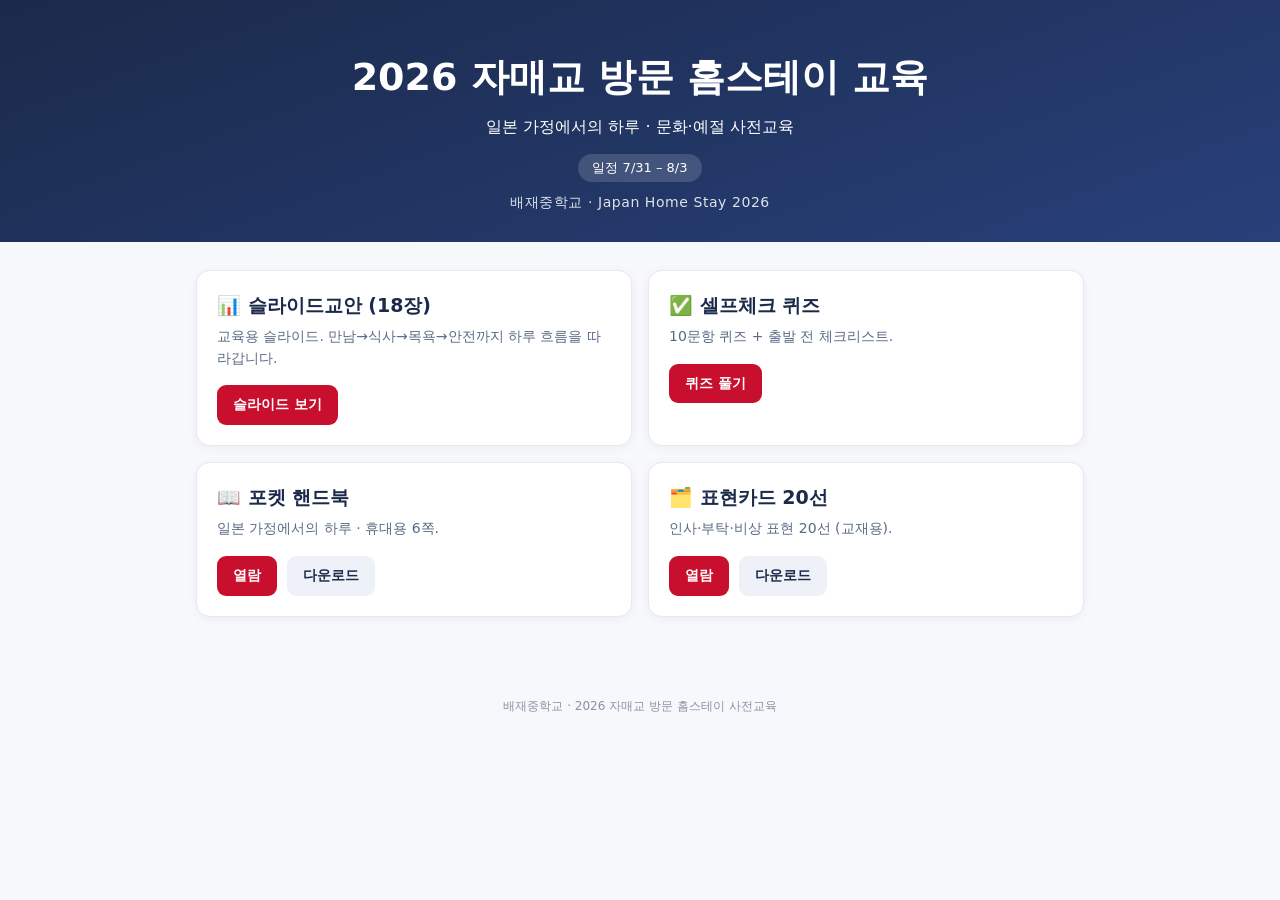
==== index.html @ f96d5808 "feat: add hub landing page (index.html) with 4 material cards" ====
<!doctype html>
<html lang="ko">
<head>
<meta charset="utf-8">
<meta name="viewport" content="width=device-width, initial-scale=1">
<title>2026 자매교 방문 홈스테이 교육</title>
<style>
  :root{ --ink:#1b2a4a; --accent:#c8102e; --paper:#f7f8fb; --card:#fff; --muted:#5b6b86; }
  *{box-sizing:border-box} body{margin:0;font-family:"Malgun Gothic","Apple SD Gothic Neo",system-ui,sans-serif;color:#1b2a4a;background:#f7f8fb;line-height:1.55}
  .hero{padding:48px 20px 28px;text-align:center;background:linear-gradient(160deg,#1b2a4a,#28407a);color:#fff}
  .hero h1{margin:0 0 8px;font-size:clamp(24px,5vw,38px)}
  .hero .brand{opacity:.85;font-size:14px;letter-spacing:.04em;margin-top:10px}
  .badge{display:inline-block;margin-top:14px;padding:4px 14px;border-radius:999px;background:rgba(255,255,255,.15);font-size:13px}
  .wrap{max-width:920px;margin:0 auto;padding:28px 16px 56px}
  .grid{display:grid;grid-template-columns:1fr;gap:16px}
  @media(min-width:720px){.grid{grid-template-columns:1fr 1fr}}
  .card{background:#fff;border:1px solid #e6e9f0;border-radius:14px;padding:20px;box-shadow:0 2px 10px rgba(20,30,60,.05)}
  .card h2{margin:0 0 6px;font-size:19px}
  .card p{margin:0 0 16px;color:#5b6b86;font-size:14px}
  .actions{display:flex;gap:10px;flex-wrap:wrap}
  .btn{display:inline-block;padding:9px 16px;border-radius:9px;font-size:14px;text-decoration:none;font-weight:600}
  .btn.primary{background:#c8102e;color:#fff} .btn.ghost{background:#eef1f7;color:#1b2a4a}
  footer{text-align:center;color:#8a93a6;font-size:12px;padding:24px}
</style>
</head>
<body>
  <header class="hero">
    <h1>2026 자매교 방문 홈스테이 교육</h1>
    <div>일본 가정에서의 하루 · 문화·예절 사전교육</div>
    <div class="badge">일정 7/31 – 8/3</div>
    <div class="brand">배재중학교 · Japan Home Stay 2026</div>
  </header>
  <main class="wrap">
    <div class="grid">
      <section class="card">
        <h2>📊 슬라이드교안 (18장)</h2>
        <p>교육용 슬라이드. 만남→식사→목욕→안전까지 하루 흐름을 따라갑니다.</p>
        <div class="actions"><a class="btn primary" href="slides.html">슬라이드 보기</a></div>
      </section>
      <section class="card">
        <h2>✅ 셀프체크 퀴즈</h2>
        <p>10문항 퀴즈 + 출발 전 체크리스트.</p>
        <div class="actions"><a class="btn primary" href="quiz.html">퀴즈 풀기</a></div>
      </section>
      <section class="card">
        <h2>📖 포켓 핸드북</h2>
        <p>일본 가정에서의 하루 · 휴대용 6쪽.</p>
        <div class="actions">
          <a class="btn primary" href="handbook.pdf" target="_blank" rel="noopener">열람</a>
          <a class="btn ghost" href="handbook.pdf" download>다운로드</a>
        </div>
      </section>
      <section class="card">
        <h2>🗂️ 표현카드 20선</h2>
        <p>인사·부탁·비상 표현 20선 (교재용).</p>
        <div class="actions">
          <a class="btn primary" href="cards.pdf" target="_blank" rel="noopener">열람</a>
          <a class="btn ghost" href="cards.pdf" download>다운로드</a>
        </div>
      </section>
    </div>
  </main>
  <footer>배재중학교 · 2026 자매교 방문 홈스테이 사전교육</footer>
</body>
</html>
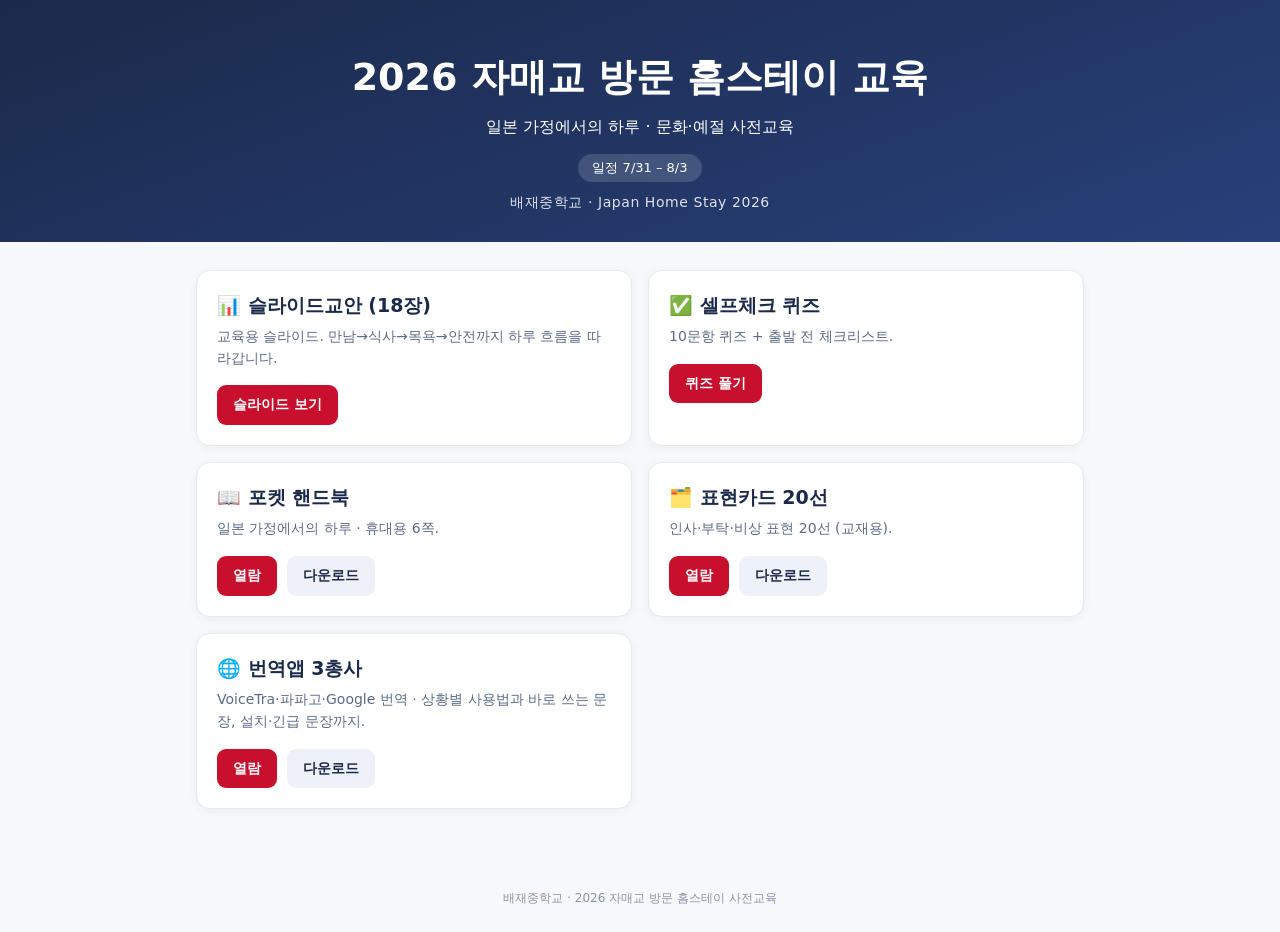
==== commit d626a472: "feat: add 번역앱 3총사 (translation apps guide) as 5th material card" ====
--- a/index.html
+++ b/index.html
@@ -58,6 +58,14 @@
           <a class="btn ghost" href="cards.pdf" download>다운로드</a>
         </div>
       </section>
+      <section class="card">
+        <h2>🌐 번역앱 3총사</h2>
+        <p>VoiceTra·파파고·Google 번역 · 상황별 사용법과 바로 쓰는 문장, 설치·긴급 문장까지.</p>
+        <div class="actions">
+          <a class="btn primary" href="translate.pdf" target="_blank" rel="noopener">열람</a>
+          <a class="btn ghost" href="translate.pdf" download>다운로드</a>
+        </div>
+      </section>
     </div>
   </main>
   <footer>배재중학교 · 2026 자매교 방문 홈스테이 사전교육</footer>
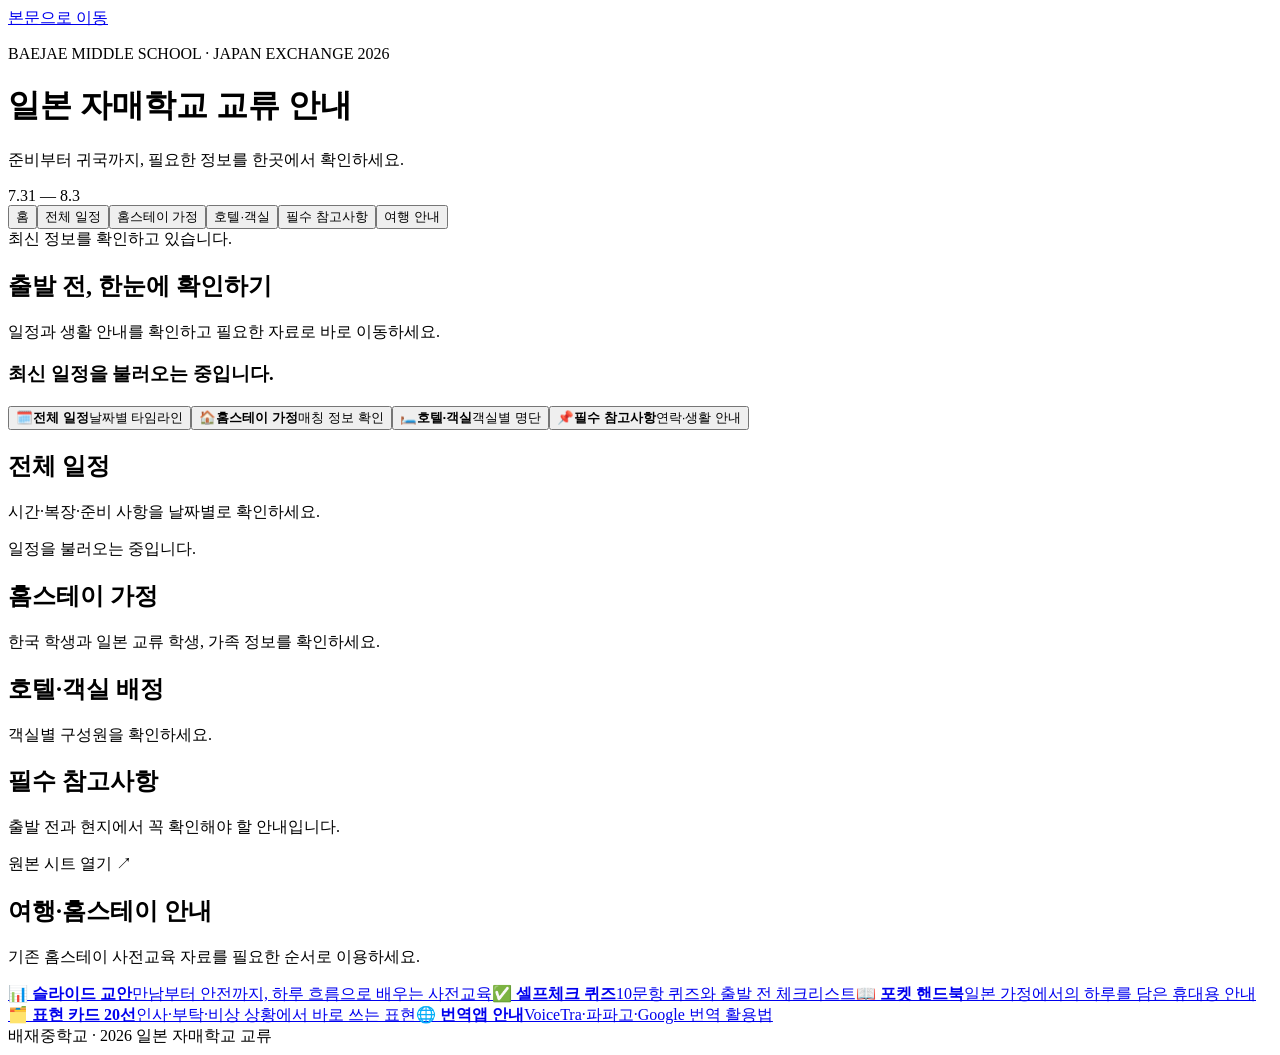
==== commit 2ecd8b6e: "Build exchange information portal" ====
--- a/index.html
+++ b/index.html
@@ -1,73 +1 @@
-<!doctype html>
-<html lang="ko">
-<head>
-<meta charset="utf-8">
-<meta name="viewport" content="width=device-width, initial-scale=1">
-<title>2026 자매교 방문 홈스테이 교육</title>
-<style>
-  :root{ --ink:#1b2a4a; --accent:#c8102e; --paper:#f7f8fb; --card:#fff; --muted:#5b6b86; }
-  *{box-sizing:border-box} body{margin:0;font-family:"Malgun Gothic","Apple SD Gothic Neo",system-ui,sans-serif;color:#1b2a4a;background:#f7f8fb;line-height:1.55}
-  .hero{padding:48px 20px 28px;text-align:center;background:linear-gradient(160deg,#1b2a4a,#28407a);color:#fff}
-  .hero h1{margin:0 0 8px;font-size:clamp(24px,5vw,38px)}
-  .hero .brand{opacity:.85;font-size:14px;letter-spacing:.04em;margin-top:10px}
-  .badge{display:inline-block;margin-top:14px;padding:4px 14px;border-radius:999px;background:rgba(255,255,255,.15);font-size:13px}
-  .wrap{max-width:920px;margin:0 auto;padding:28px 16px 56px}
-  .grid{display:grid;grid-template-columns:1fr;gap:16px}
-  @media(min-width:720px){.grid{grid-template-columns:1fr 1fr}}
-  .card{background:#fff;border:1px solid #e6e9f0;border-radius:14px;padding:20px;box-shadow:0 2px 10px rgba(20,30,60,.05)}
-  .card h2{margin:0 0 6px;font-size:19px}
-  .card p{margin:0 0 16px;color:#5b6b86;font-size:14px}
-  .actions{display:flex;gap:10px;flex-wrap:wrap}
-  .btn{display:inline-block;padding:9px 16px;border-radius:9px;font-size:14px;text-decoration:none;font-weight:600}
-  .btn.primary{background:#c8102e;color:#fff} .btn.ghost{background:#eef1f7;color:#1b2a4a}
-  footer{text-align:center;color:#8a93a6;font-size:12px;padding:24px}
-</style>
-</head>
-<body>
-  <header class="hero">
-    <h1>2026 자매교 방문 홈스테이 교육</h1>
-    <div>일본 가정에서의 하루 · 문화·예절 사전교육</div>
-    <div class="badge">일정 7/31 – 8/3</div>
-    <div class="brand">배재중학교 · Japan Home Stay 2026</div>
-  </header>
-  <main class="wrap">
-    <div class="grid">
-      <section class="card">
-        <h2>📊 슬라이드교안 (18장)</h2>
-        <p>교육용 슬라이드. 만남→식사→목욕→안전까지 하루 흐름을 따라갑니다.</p>
-        <div class="actions"><a class="btn primary" href="slides.html">슬라이드 보기</a></div>
-      </section>
-      <section class="card">
-        <h2>✅ 셀프체크 퀴즈</h2>
-        <p>10문항 퀴즈 + 출발 전 체크리스트.</p>
-        <div class="actions"><a class="btn primary" href="quiz.html">퀴즈 풀기</a></div>
-      </section>
-      <section class="card">
-        <h2>📖 포켓 핸드북</h2>
-        <p>일본 가정에서의 하루 · 휴대용 6쪽.</p>
-        <div class="actions">
-          <a class="btn primary" href="handbook.pdf" target="_blank" rel="noopener">열람</a>
-          <a class="btn ghost" href="handbook.pdf" download>다운로드</a>
-        </div>
-      </section>
-      <section class="card">
-        <h2>🗂️ 표현카드 20선</h2>
-        <p>인사·부탁·비상 표현 20선 (교재용).</p>
-        <div class="actions">
-          <a class="btn primary" href="cards.pdf" target="_blank" rel="noopener">열람</a>
-          <a class="btn ghost" href="cards.pdf" download>다운로드</a>
-        </div>
-      </section>
-      <section class="card">
-        <h2>🌐 번역앱 3총사</h2>
-        <p>VoiceTra·파파고·Google 번역 · 상황별 사용법과 바로 쓰는 문장, 설치·긴급 문장까지.</p>
-        <div class="actions">
-          <a class="btn primary" href="translate.pdf" target="_blank" rel="noopener">열람</a>
-          <a class="btn ghost" href="translate.pdf" download>다운로드</a>
-        </div>
-      </section>
-    </div>
-  </main>
-  <footer>배재중학교 · 2026 자매교 방문 홈스테이 사전교육</footer>
-</body>
-</html>
+<!doctype html><html lang="ko"><head><meta charset="utf-8"><meta name="viewport" content="width=device-width,initial-scale=1"><meta name="description" content="2026 배재중학교 일본 자매학교 교류 종합안내"><title>2026 일본 자매학교 교류 안내</title><link rel="stylesheet" href="portal.css"></head><body><a class="skip" href="#content">본문으로 이동</a><header class="hero"><div class="brand"><div><p class="eyebrow">BAEJAE MIDDLE SCHOOL · JAPAN EXCHANGE 2026</p><h1>일본 자매학교 교류 안내</h1><p>준비부터 귀국까지, 필요한 정보를 한곳에서 확인하세요.</p></div><span class="period">7.31 — 8.3</span></div></header><nav class="nav" aria-label="주요 메뉴"><button data-page="home" aria-selected="true">홈</button><button data-page="schedule" aria-selected="false">전체 일정</button><button data-page="homestay" aria-selected="false">홈스테이 가정</button><button data-page="hotel" aria-selected="false">호텔·객실</button><button data-page="notes" aria-selected="false">필수 참고사항</button><button data-page="guide" aria-selected="false">여행 안내</button></nav><main id="content" class="shell"><div class="status"><i id="status-dot" class="dot"></i><span id="status-text">최신 정보를 확인하고 있습니다.</span><span id="updated-at"></span></div><p id="data-notice" class="notice" hidden></p><section id="panel-home" class="panel is-active"><h2 class="section-title">출발 전, 한눈에 확인하기</h2><p class="section-intro">일정과 생활 안내를 확인하고 필요한 자료로 바로 이동하세요.</p><article id="next-schedule" class="card next"><h3>최신 일정을 불러오는 중입니다.</h3></article><div class="quick-grid"><button class="quick" data-page="schedule"><span class="icon">🗓️</span><strong>전체 일정</strong><span>날짜별 타임라인</span></button><button class="quick" data-page="homestay"><span class="icon">🏠</span><strong>홈스테이 가정</strong><span>매칭 정보 확인</span></button><button class="quick" data-page="hotel"><span class="icon">🛏️</span><strong>호텔·객실</strong><span>객실별 명단</span></button><button class="quick" data-page="notes"><span class="icon">📌</span><strong>필수 참고사항</strong><span>연락·생활 안내</span></button></div><div id="privacy-copy" class="privacy"></div></section><section id="panel-schedule" class="panel"><h2 class="section-title">전체 일정</h2><p class="section-intro">시간·복장·준비 사항을 날짜별로 확인하세요.</p><div id="schedule-list" class="card">일정을 불러오는 중입니다.</div></section><section id="panel-homestay" class="panel"><h2 class="section-title">홈스테이 가정</h2><p class="section-intro">한국 학생과 일본 교류 학생, 가족 정보를 확인하세요.</p><div id="homestay-list" class="cards match-grid"></div></section><section id="panel-hotel" class="panel"><h2 class="section-title">호텔·객실 배정</h2><p class="section-intro">객실별 구성원을 확인하세요.</p><div id="hotel-list" class="cards two"></div></section><section id="panel-notes" class="panel"><h2 class="section-title">필수 참고사항</h2><p class="section-intro">출발 전과 현지에서 꼭 확인해야 할 안내입니다.</p><div id="notes-list" class="cards"></div><a id="sheet-link" class="sheet-link" target="_blank" rel="noopener">원본 시트 열기 ↗</a></section><section id="panel-guide" class="panel"><h2 class="section-title">여행·홈스테이 안내</h2><p class="section-intro">기존 홈스테이 사전교육 자료를 필요한 순서로 이용하세요.</p><div class="guide-grid"><a class="guide-card" href="slides.html"><strong>📊 슬라이드 교안</strong><span>만남부터 안전까지, 하루 흐름으로 배우는 사전교육</span></a><a class="guide-card" href="quiz.html"><strong>✅ 셀프체크 퀴즈</strong><span>10문항 퀴즈와 출발 전 체크리스트</span></a><a class="guide-card" href="handbook.pdf" target="_blank" rel="noopener"><strong>📖 포켓 핸드북</strong><span>일본 가정에서의 하루를 담은 휴대용 안내</span></a><a class="guide-card" href="cards.pdf" target="_blank" rel="noopener"><strong>🗂️ 표현 카드 20선</strong><span>인사·부탁·비상 상황에서 바로 쓰는 표현</span></a><a class="guide-card" href="translate.pdf" target="_blank" rel="noopener"><strong>🌐 번역앱 안내</strong><span>VoiceTra·파파고·Google 번역 활용법</span></a></div></section></main><footer>배재중학교 · 2026 일본 자매학교 교류</footer><script src="config.js"></script><script src="portal.js"></script></body></html>
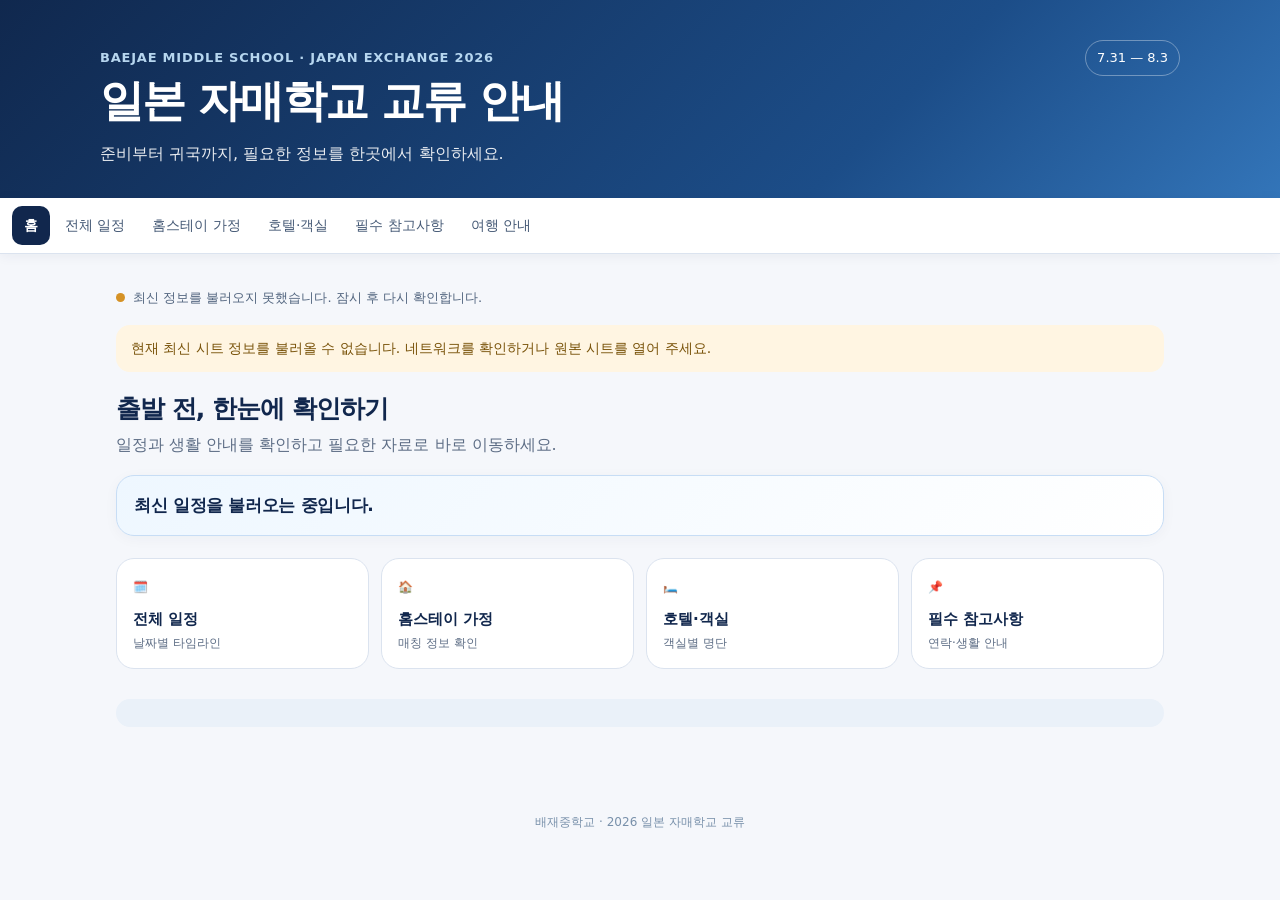
==== commit 58170f2f: "Refresh live portal scripts on publish" ====
--- a/index.html
+++ b/index.html
@@ -1 +1 @@
-<!doctype html><html lang="ko"><head><meta charset="utf-8"><meta name="viewport" content="width=device-width,initial-scale=1"><meta name="description" content="2026 배재중학교 일본 자매학교 교류 종합안내"><title>2026 일본 자매학교 교류 안내</title><link rel="stylesheet" href="portal.css"></head><body><a class="skip" href="#content">본문으로 이동</a><header class="hero"><div class="brand"><div><p class="eyebrow">BAEJAE MIDDLE SCHOOL · JAPAN EXCHANGE 2026</p><h1>일본 자매학교 교류 안내</h1><p>준비부터 귀국까지, 필요한 정보를 한곳에서 확인하세요.</p></div><span class="period">7.31 — 8.3</span></div></header><nav class="nav" aria-label="주요 메뉴"><button data-page="home" aria-selected="true">홈</button><button data-page="schedule" aria-selected="false">전체 일정</button><button data-page="homestay" aria-selected="false">홈스테이 가정</button><button data-page="hotel" aria-selected="false">호텔·객실</button><button data-page="notes" aria-selected="false">필수 참고사항</button><button data-page="guide" aria-selected="false">여행 안내</button></nav><main id="content" class="shell"><div class="status"><i id="status-dot" class="dot"></i><span id="status-text">최신 정보를 확인하고 있습니다.</span><span id="updated-at"></span></div><p id="data-notice" class="notice" hidden></p><section id="panel-home" class="panel is-active"><h2 class="section-title">출발 전, 한눈에 확인하기</h2><p class="section-intro">일정과 생활 안내를 확인하고 필요한 자료로 바로 이동하세요.</p><article id="next-schedule" class="card next"><h3>최신 일정을 불러오는 중입니다.</h3></article><div class="quick-grid"><button class="quick" data-page="schedule"><span class="icon">🗓️</span><strong>전체 일정</strong><span>날짜별 타임라인</span></button><button class="quick" data-page="homestay"><span class="icon">🏠</span><strong>홈스테이 가정</strong><span>매칭 정보 확인</span></button><button class="quick" data-page="hotel"><span class="icon">🛏️</span><strong>호텔·객실</strong><span>객실별 명단</span></button><button class="quick" data-page="notes"><span class="icon">📌</span><strong>필수 참고사항</strong><span>연락·생활 안내</span></button></div><div id="privacy-copy" class="privacy"></div></section><section id="panel-schedule" class="panel"><h2 class="section-title">전체 일정</h2><p class="section-intro">시간·복장·준비 사항을 날짜별로 확인하세요.</p><div id="schedule-list" class="card">일정을 불러오는 중입니다.</div></section><section id="panel-homestay" class="panel"><h2 class="section-title">홈스테이 가정</h2><p class="section-intro">한국 학생과 일본 교류 학생, 가족 정보를 확인하세요.</p><div id="homestay-list" class="cards match-grid"></div></section><section id="panel-hotel" class="panel"><h2 class="section-title">호텔·객실 배정</h2><p class="section-intro">객실별 구성원을 확인하세요.</p><div id="hotel-list" class="cards two"></div></section><section id="panel-notes" class="panel"><h2 class="section-title">필수 참고사항</h2><p class="section-intro">출발 전과 현지에서 꼭 확인해야 할 안내입니다.</p><div id="notes-list" class="cards"></div><a id="sheet-link" class="sheet-link" target="_blank" rel="noopener">원본 시트 열기 ↗</a></section><section id="panel-guide" class="panel"><h2 class="section-title">여행·홈스테이 안내</h2><p class="section-intro">기존 홈스테이 사전교육 자료를 필요한 순서로 이용하세요.</p><div class="guide-grid"><a class="guide-card" href="slides.html"><strong>📊 슬라이드 교안</strong><span>만남부터 안전까지, 하루 흐름으로 배우는 사전교육</span></a><a class="guide-card" href="quiz.html"><strong>✅ 셀프체크 퀴즈</strong><span>10문항 퀴즈와 출발 전 체크리스트</span></a><a class="guide-card" href="handbook.pdf" target="_blank" rel="noopener"><strong>📖 포켓 핸드북</strong><span>일본 가정에서의 하루를 담은 휴대용 안내</span></a><a class="guide-card" href="cards.pdf" target="_blank" rel="noopener"><strong>🗂️ 표현 카드 20선</strong><span>인사·부탁·비상 상황에서 바로 쓰는 표현</span></a><a class="guide-card" href="translate.pdf" target="_blank" rel="noopener"><strong>🌐 번역앱 안내</strong><span>VoiceTra·파파고·Google 번역 활용법</span></a></div></section></main><footer>배재중학교 · 2026 일본 자매학교 교류</footer><script src="config.js"></script><script src="portal.js"></script></body></html>
+<!doctype html><html lang="ko"><head><meta charset="utf-8"><meta name="viewport" content="width=device-width,initial-scale=1"><meta name="description" content="2026 배재중학교 일본 자매학교 교류 종합안내"><title>2026 일본 자매학교 교류 안내</title><link rel="stylesheet" href="portal.css"></head><body><a class="skip" href="#content">본문으로 이동</a><header class="hero"><div class="brand"><div><p class="eyebrow">BAEJAE MIDDLE SCHOOL · JAPAN EXCHANGE 2026</p><h1>일본 자매학교 교류 안내</h1><p>준비부터 귀국까지, 필요한 정보를 한곳에서 확인하세요.</p></div><span class="period">7.31 — 8.3</span></div></header><nav class="nav" aria-label="주요 메뉴"><button data-page="home" aria-selected="true">홈</button><button data-page="schedule" aria-selected="false">전체 일정</button><button data-page="homestay" aria-selected="false">홈스테이 가정</button><button data-page="hotel" aria-selected="false">호텔·객실</button><button data-page="notes" aria-selected="false">필수 참고사항</button><button data-page="guide" aria-selected="false">여행 안내</button></nav><main id="content" class="shell"><div class="status"><i id="status-dot" class="dot"></i><span id="status-text">최신 정보를 확인하고 있습니다.</span><span id="updated-at"></span></div><p id="data-notice" class="notice" hidden></p><section id="panel-home" class="panel is-active"><h2 class="section-title">출발 전, 한눈에 확인하기</h2><p class="section-intro">일정과 생활 안내를 확인하고 필요한 자료로 바로 이동하세요.</p><article id="next-schedule" class="card next"><h3>최신 일정을 불러오는 중입니다.</h3></article><div class="quick-grid"><button class="quick" data-page="schedule"><span class="icon">🗓️</span><strong>전체 일정</strong><span>날짜별 타임라인</span></button><button class="quick" data-page="homestay"><span class="icon">🏠</span><strong>홈스테이 가정</strong><span>매칭 정보 확인</span></button><button class="quick" data-page="hotel"><span class="icon">🛏️</span><strong>호텔·객실</strong><span>객실별 명단</span></button><button class="quick" data-page="notes"><span class="icon">📌</span><strong>필수 참고사항</strong><span>연락·생활 안내</span></button></div><div id="privacy-copy" class="privacy"></div></section><section id="panel-schedule" class="panel"><h2 class="section-title">전체 일정</h2><p class="section-intro">시간·복장·준비 사항을 날짜별로 확인하세요.</p><div id="schedule-list" class="card">일정을 불러오는 중입니다.</div></section><section id="panel-homestay" class="panel"><h2 class="section-title">홈스테이 가정</h2><p class="section-intro">한국 학생과 일본 교류 학생, 가족 정보를 확인하세요.</p><div id="homestay-list" class="cards match-grid"></div></section><section id="panel-hotel" class="panel"><h2 class="section-title">호텔·객실 배정</h2><p class="section-intro">객실별 구성원을 확인하세요.</p><div id="hotel-list" class="cards two"></div></section><section id="panel-notes" class="panel"><h2 class="section-title">필수 참고사항</h2><p class="section-intro">출발 전과 현지에서 꼭 확인해야 할 안내입니다.</p><div id="notes-list" class="cards"></div><a id="sheet-link" class="sheet-link" target="_blank" rel="noopener">원본 시트 열기 ↗</a></section><section id="panel-guide" class="panel"><h2 class="section-title">여행·홈스테이 안내</h2><p class="section-intro">기존 홈스테이 사전교육 자료를 필요한 순서로 이용하세요.</p><div class="guide-grid"><a class="guide-card" href="slides.html"><strong>📊 슬라이드 교안</strong><span>만남부터 안전까지, 하루 흐름으로 배우는 사전교육</span></a><a class="guide-card" href="quiz.html"><strong>✅ 셀프체크 퀴즈</strong><span>10문항 퀴즈와 출발 전 체크리스트</span></a><a class="guide-card" href="handbook.pdf" target="_blank" rel="noopener"><strong>📖 포켓 핸드북</strong><span>일본 가정에서의 하루를 담은 휴대용 안내</span></a><a class="guide-card" href="cards.pdf" target="_blank" rel="noopener"><strong>🗂️ 표현 카드 20선</strong><span>인사·부탁·비상 상황에서 바로 쓰는 표현</span></a><a class="guide-card" href="translate.pdf" target="_blank" rel="noopener"><strong>🌐 번역앱 안내</strong><span>VoiceTra·파파고·Google 번역 활용법</span></a></div></section></main><footer>배재중학교 · 2026 일본 자매학교 교류</footer><script src="config.js?v=202607221122"></script><script src="portal.js?v=202607221122"></script></body></html>
--- a/portal.css
+++ b/portal.css
@@ -0,0 +1 @@
+:root{--ink:#11274d;--blue:#1d4e89;--red:#c5303c;--paper:#f5f7fb;--card:#fff;--muted:#5d6d85;--line:#dbe3ef;--mint:#e5f5f1;--radius:18px}*{box-sizing:border-box}html{scroll-behavior:smooth}body{margin:0;color:var(--ink);background:var(--paper);font-family:"Malgun Gothic","Apple SD Gothic Neo",system-ui,sans-serif;line-height:1.5}.skip{position:absolute;left:-9999px}.skip:focus{left:12px;top:12px;z-index:100;background:#fff;padding:8px}.hero{padding:26px 18px 22px;background:linear-gradient(135deg,#10284e 0%,#1c4d88 68%,#3375b9);color:#fff}.brand{max-width:1080px;margin:auto;display:flex;justify-content:space-between;gap:12px;align-items:flex-start}.eyebrow{margin:0 0 8px;font-weight:700;font-size:13px;letter-spacing:.06em;color:#c8e8ff}.hero h1{font-size:clamp(27px,7vw,44px);letter-spacing:-.04em;margin:0}.hero p{margin:8px 0 0;opacity:.9}.period{white-space:nowrap;border:1px solid rgba(255,255,255,.35);border-radius:999px;padding:7px 11px;font-size:13px}.nav{position:sticky;top:0;z-index:20;display:flex;gap:3px;overflow:auto;padding:8px 12px;background:rgba(255,255,255,.97);border-bottom:1px solid var(--line);box-shadow:0 2px 12px rgba(16,40,78,.06)}.nav button{border:0;background:transparent;color:#465a76;font:inherit;font-size:14px;padding:9px 12px;white-space:nowrap;border-radius:10px;cursor:pointer}.nav button[aria-selected=true]{background:var(--ink);color:#fff;font-weight:700}.shell{max-width:1080px;margin:auto;padding:22px 16px 58px}.panel{display:none}.panel.is-active{display:block}.section-title{font-size:25px;letter-spacing:-.04em;margin:0 0 5px}.section-intro{color:var(--muted);margin:0 0 18px}.status{display:flex;align-items:center;gap:8px;margin:12px 0 18px;color:#52657f;font-size:13px}.dot{width:9px;height:9px;border-radius:50%;background:#a4b3c7}.dot.live{background:#1d9c75}.dot.alert{background:#d59226}.notice{padding:13px 15px;border-radius:14px;background:#fff5e2;color:#79530a;font-size:14px;margin:0 0 18px}.notice[hidden]{display:none}.cards{display:grid;gap:14px}.quick-grid{display:grid;grid-template-columns:repeat(2,minmax(0,1fr));gap:12px;margin:22px 0}.quick{border:1px solid var(--line);background:var(--card);border-radius:var(--radius);padding:16px;text-align:left;color:var(--ink);font:inherit;cursor:pointer}.quick strong{display:block;margin-top:12px;font-size:15px}.quick span{display:block;color:var(--muted);font-size:12px;margin-top:3px}.icon{font-size:25px}.card{background:var(--card);border:1px solid var(--line);border-radius:var(--radius);padding:17px;box-shadow:0 3px 14px rgba(23,50,87,.04)}.card h3{margin:0;font-size:17px;letter-spacing:-.02em}.card p{margin:7px 0 0;color:var(--muted);font-size:14px}.next{background:linear-gradient(135deg,#eef7ff,#fff);border-color:#c7ddf5}.next-time{display:inline-block;color:var(--red);font-size:15px;font-weight:800;margin-bottom:3px}.date-group{margin:0 0 23px}.date-label{display:inline-block;padding:5px 10px;border-radius:999px;background:#e8f0fb;color:#1c4d88;font-weight:700;font-size:13px;margin-bottom:9px}.schedule-item{display:grid;grid-template-columns:78px 1fr;gap:12px;border-left:2px solid #cfdeef;padding:8px 0 8px 13px;margin-left:6px}.schedule-item .time{font-weight:800;color:var(--blue);font-size:14px}.schedule-item p{margin:0;font-weight:700;font-size:15px;white-space:pre-line}.meta{display:flex;gap:7px;flex-wrap:wrap;margin-top:6px}.meta span{font-size:12px;background:#f0f3f8;border-radius:7px;padding:3px 7px;color:#52657f}.pair{border-top:4px solid #4383c4}.pair:first-child{border-top:0}.person-label{font-size:12px;color:#667995;font-weight:700;margin-top:13px}.name{font-size:18px;font-weight:800;letter-spacing:-.03em}.details{font-size:13px;color:var(--muted);margin-top:3px;white-space:pre-line}.room-title{display:flex;align-items:center;justify-content:space-between}.room-number{font-size:13px;border-radius:999px;padding:4px 9px;background:var(--mint);color:#176d59;font-weight:700}.roster{margin:13px 0 0;padding:0;list-style:none}.roster li{padding:9px 0;border-top:1px solid #edf0f4;font-size:15px;font-weight:700}.roster small{font-weight:400;color:var(--muted);margin-left:6px}.note-item{display:flex;gap:10px;align-items:flex-start}.note-item b{color:var(--red)}.guide-grid{display:grid;gap:12px}.guide-card{display:block;text-decoration:none;color:var(--ink);background:#fff;border:1px solid var(--line);border-radius:16px;padding:17px}.guide-card strong{display:block;font-size:16px}.guide-card span{color:var(--muted);font-size:13px}.guide-card:hover{border-color:#8ab0da}.sheet-link{display:inline-flex;margin-top:6px;color:#1c4d88;font-size:14px;font-weight:700}.privacy{margin-top:30px;background:#eaf1f9;border-radius:15px;padding:14px 16px;color:#435a78;font-size:13px}.privacy strong{color:var(--ink)}footer{text-align:center;color:#7890aa;font-size:12px;padding:28px 16px}@media(min-width:700px){.hero{padding:40px 28px 32px}.quick-grid{grid-template-columns:repeat(4,1fr)}.cards.two{grid-template-columns:repeat(2,1fr)}.guide-grid{grid-template-columns:repeat(2,1fr)}.schedule-item{grid-template-columns:120px 1fr}.cards.match-grid{grid-template-columns:repeat(2,1fr)}}
